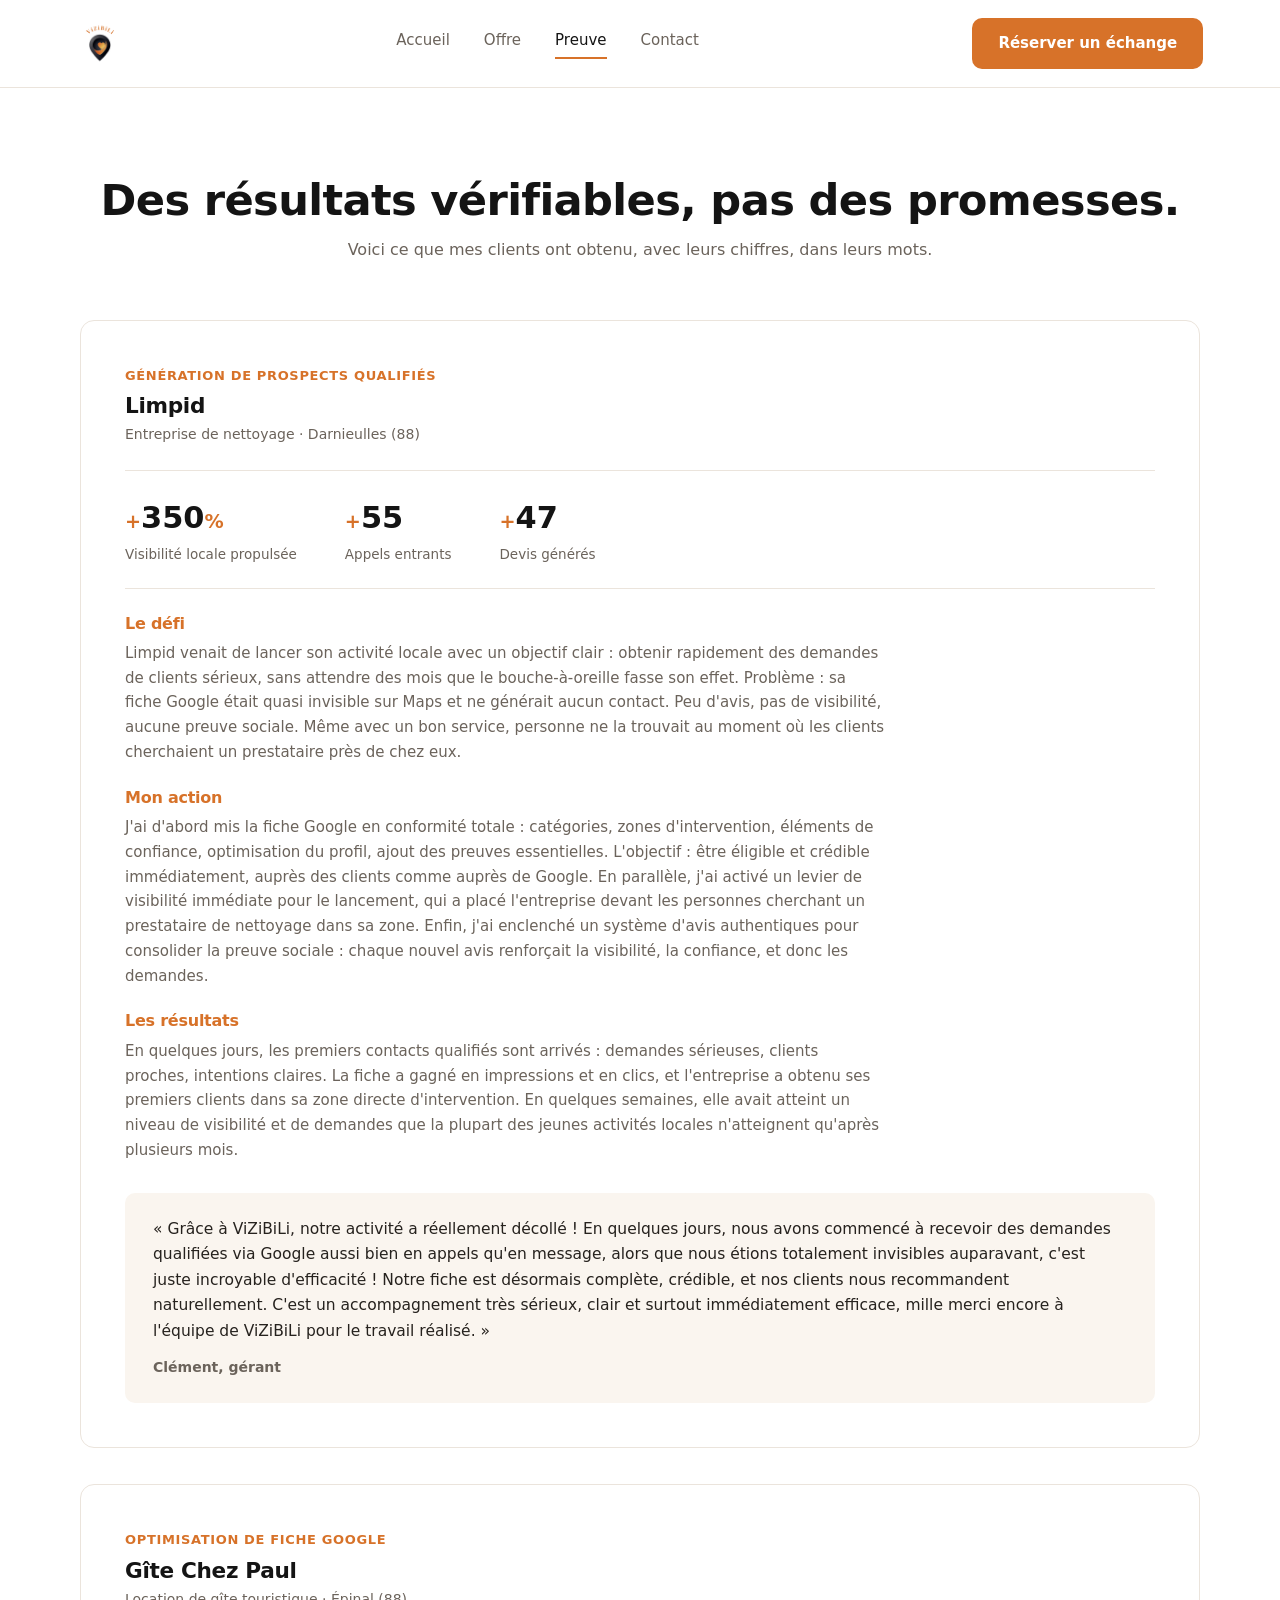
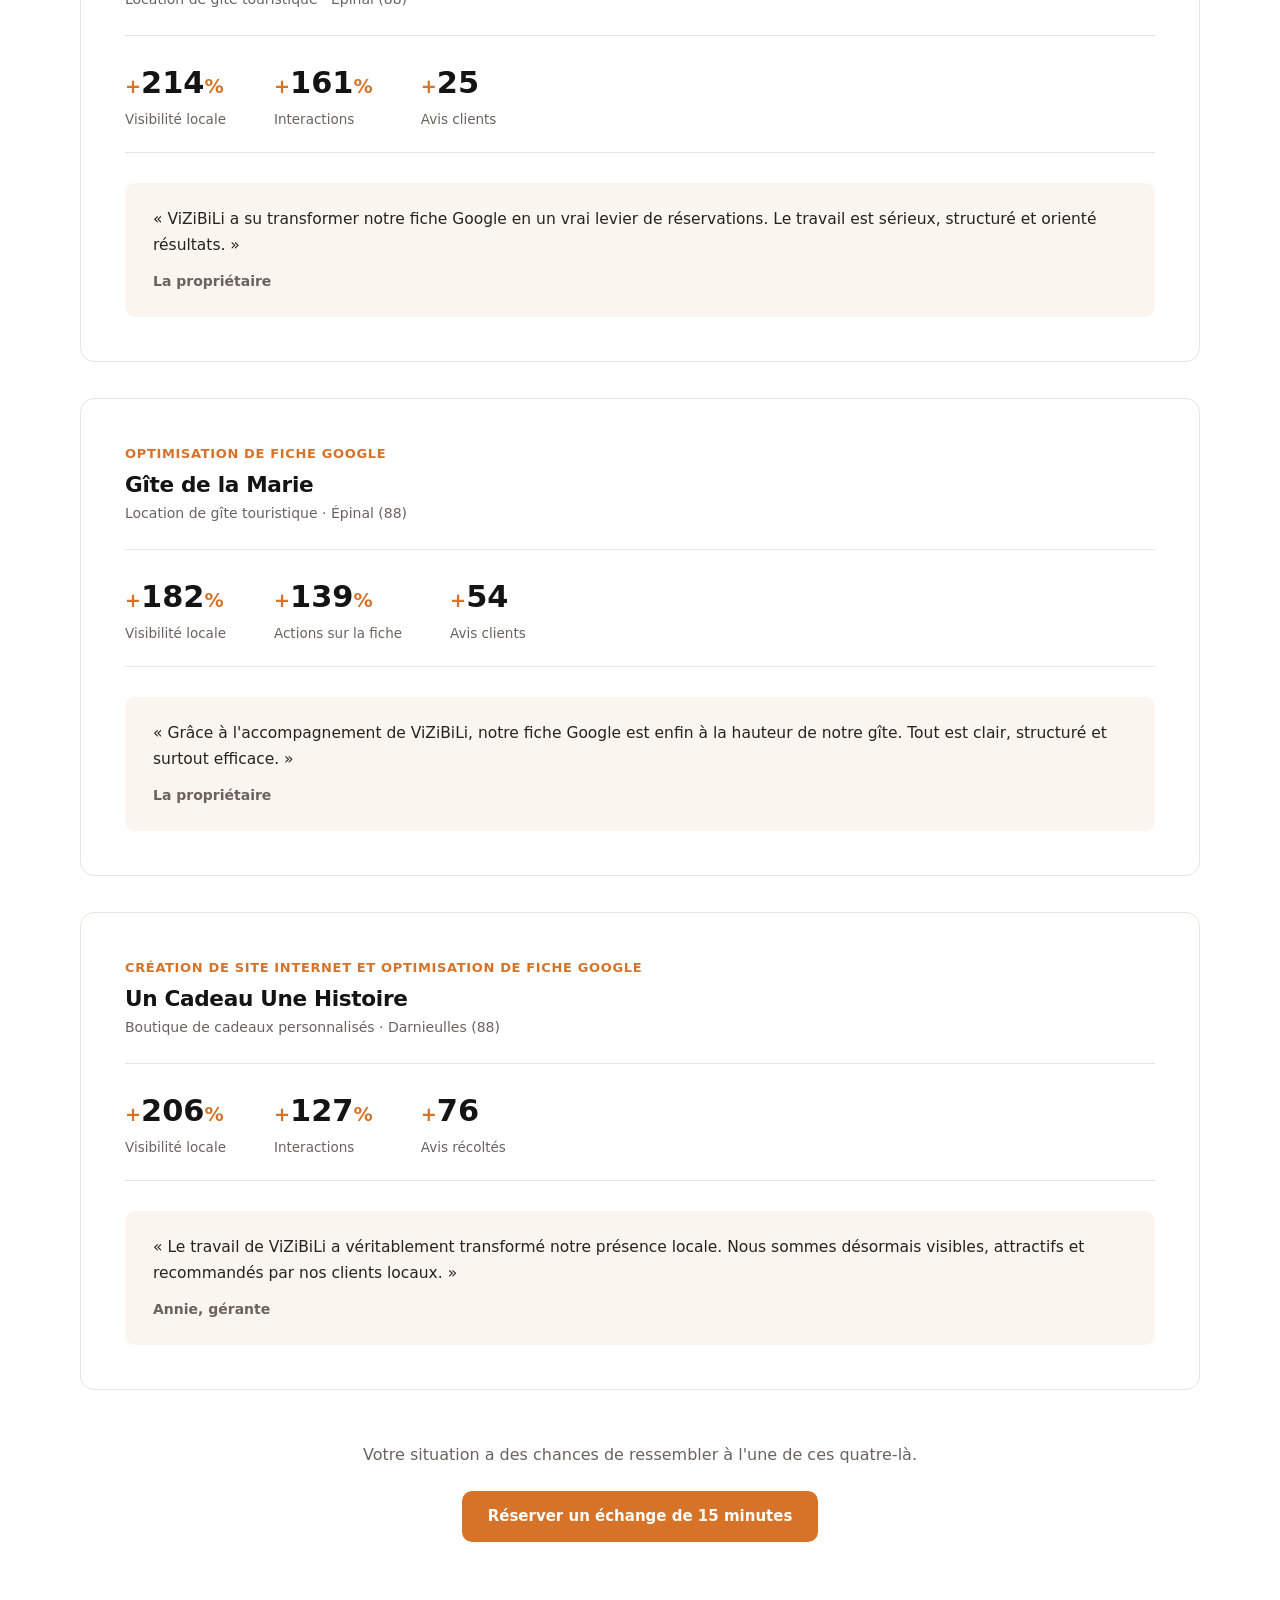
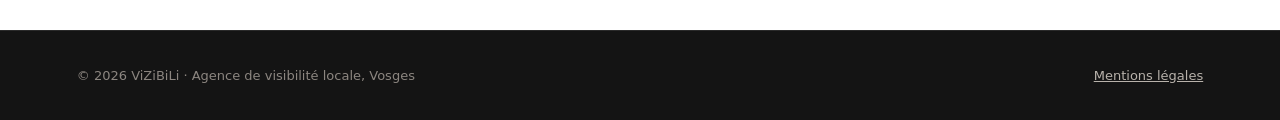
==== cas-clients/index.html @ 4ededbe7 "Add files via upload" ====
<!DOCTYPE html>
<html lang="fr">
<head>
<meta charset="UTF-8">
<meta name="viewport" content="width=device-width, initial-scale=1.0">
<title>Cas clients et résultats vérifiables · ViZiBiLi</title>
<meta name="description" content="Des résultats chiffrés et vérifiables : +350% de visibilité, +55 appels entrants. Les chiffres de mes clients, dans leurs mots.">
<link rel="canonical" href="https://vizibili.fr/cas-clients/">
<link rel="icon" type="image/png" href="/assets/favicon.png">
<link rel="apple-touch-icon" href="/assets/apple-touch-icon.png">
<link rel="stylesheet" href="/assets/styles.css">
<meta property="og:title" content="Cas clients et résultats vérifiables · ViZiBiLi">
<meta property="og:description" content="Des résultats chiffrés et vérifiables : +350% de visibilité, +55 appels entrants. Les chiffres de mes clients, dans leurs mots.">
<meta property="og:url" content="https://vizibili.fr/cas-clients/">
<meta property="og:type" content="website">
<meta property="og:image" content="https://vizibili.fr/assets/logo-vizibili.png">
<script type="application/ld+json">
{
  "@context": "https://schema.org",
  "@type": "ProfessionalService",
  "name": "ViZiBiLi",
  "url": "https://vizibili.fr/",
  "logo": "https://vizibili.fr/assets/logo-vizibili.png",
  "description": "Agence de visibilité locale pour indépendants, artisans et professions libérales.",
  "areaServed": "Vosges, France"
}
</script>
</head>
<body>

  <header class="site-header">
    <a href="/" aria-label="Accueil ViZiBiLi"><img src="/assets/logo-vizibili.png" alt="ViZiBiLi, agence de visibilité locale" width="200" height="200" style="height:46px;width:auto;"></a>
    <nav class="site-nav" aria-label="Navigation principale">
      <a href="/">Accueil</a>
      <a href="/offre/">Offre</a>
      <a href="/cas-clients/" class="actif">Preuve</a>
      <a href="/contact/">Contact</a>
    </nav>
    <a href="https://calendly.com/vizibili/15min" class="btn btn-plein">Réserver un échange</a>
  </header>

  <main>
  <section>
    <div class="contenu">
      <div style="text-align:center; margin-bottom:56px;">
        <h1 style="font-size:clamp(2rem,3.6vw,2.7rem); margin-bottom:12px;">Des résultats vérifiables, pas des promesses.</h1>
        <p style="color:var(--texte-2);">Voici ce que mes clients ont obtenu, avec leurs chiffres, dans leurs mots.</p>
      </div>

      <article class="cas">
        <p class="secteur">Génération de prospects qualifiés</p>
        <h2>Limpid</h2>
        <p class="lieu">Entreprise de nettoyage · Darnieulles (88)</p>
        <div class="chiffres">
          <div><div class="c"><small>+</small>350<small>%</small></div><div class="l">Visibilité locale propulsée</div></div>
          <div><div class="c"><small>+</small>55</div><div class="l">Appels entrants</div></div>
          <div><div class="c"><small>+</small>47</div><div class="l">Devis générés</div></div>
        </div>
        <div class="recit">
          <h3>Le défi</h3>
          <p>Limpid venait de lancer son activité locale avec un objectif clair : obtenir rapidement des demandes de clients sérieux, sans attendre des mois que le bouche-à-oreille fasse son effet. Problème : sa fiche Google était quasi invisible sur Maps et ne générait aucun contact. Peu d'avis, pas de visibilité, aucune preuve sociale. Même avec un bon service, personne ne la trouvait au moment où les clients cherchaient un prestataire près de chez eux.</p>
          <h3>Mon action</h3>
          <p>J'ai d'abord mis la fiche Google en conformité totale : catégories, zones d'intervention, éléments de confiance, optimisation du profil, ajout des preuves essentielles. L'objectif : être éligible et crédible immédiatement, auprès des clients comme auprès de Google. En parallèle, j'ai activé un levier de visibilité immédiate pour le lancement, qui a placé l'entreprise devant les personnes cherchant un prestataire de nettoyage dans sa zone. Enfin, j'ai enclenché un système d'avis authentiques pour consolider la preuve sociale : chaque nouvel avis renforçait la visibilité, la confiance, et donc les demandes.</p>
          <h3>Les résultats</h3>
          <p>En quelques jours, les premiers contacts qualifiés sont arrivés : demandes sérieuses, clients proches, intentions claires. La fiche a gagné en impressions et en clics, et l'entreprise a obtenu ses premiers clients dans sa zone directe d'intervention. En quelques semaines, elle avait atteint un niveau de visibilité et de demandes que la plupart des jeunes activités locales n'atteignent qu'après plusieurs mois.</p>
        </div>
        <blockquote>
          « Grâce à ViZiBiLi, notre activité a réellement décollé ! En quelques jours, nous avons commencé à recevoir des demandes qualifiées via Google aussi bien en appels qu'en message, alors que nous étions totalement invisibles auparavant, c'est juste incroyable d'efficacité ! Notre fiche est désormais complète, crédible, et nos clients nous recommandent naturellement. C'est un accompagnement très sérieux, clair et surtout immédiatement efficace, mille merci encore à l'équipe de ViZiBiLi pour le travail réalisé. »
          <footer>Clément, gérant</footer>
        </blockquote>
      </article>

      <article class="cas">
        <p class="secteur">Optimisation de fiche Google</p>
        <h2>Gîte Chez Paul</h2>
        <p class="lieu">Location de gîte touristique · Épinal (88)</p>
        <div class="chiffres">
          <div><div class="c"><small>+</small>214<small>%</small></div><div class="l">Visibilité locale</div></div>
          <div><div class="c"><small>+</small>161<small>%</small></div><div class="l">Interactions</div></div>
          <div><div class="c"><small>+</small>25</div><div class="l">Avis clients</div></div>
        </div>
        <blockquote>
          « ViZiBiLi a su transformer notre fiche Google en un vrai levier de réservations. Le travail est sérieux, structuré et orienté résultats. »
          <footer>La propriétaire</footer>
        </blockquote>
      </article>

      <article class="cas">
        <p class="secteur">Optimisation de fiche Google</p>
        <h2>Gîte de la Marie</h2>
        <p class="lieu">Location de gîte touristique · Épinal (88)</p>
        <div class="chiffres">
          <div><div class="c"><small>+</small>182<small>%</small></div><div class="l">Visibilité locale</div></div>
          <div><div class="c"><small>+</small>139<small>%</small></div><div class="l">Actions sur la fiche</div></div>
          <div><div class="c"><small>+</small>54</div><div class="l">Avis clients</div></div>
        </div>
        <blockquote>
          « Grâce à l'accompagnement de ViZiBiLi, notre fiche Google est enfin à la hauteur de notre gîte. Tout est clair, structuré et surtout efficace. »
          <footer>La propriétaire</footer>
        </blockquote>
      </article>

      <article class="cas">
        <p class="secteur">Création de site internet et optimisation de fiche Google</p>
        <h2>Un Cadeau Une Histoire</h2>
        <p class="lieu">Boutique de cadeaux personnalisés · Darnieulles (88)</p>
        <div class="chiffres">
          <div><div class="c"><small>+</small>206<small>%</small></div><div class="l">Visibilité locale</div></div>
          <div><div class="c"><small>+</small>127<small>%</small></div><div class="l">Interactions</div></div>
          <div><div class="c"><small>+</small>76</div><div class="l">Avis récoltés</div></div>
        </div>
        <blockquote>
          « Le travail de ViZiBiLi a véritablement transformé notre présence locale. Nous sommes désormais visibles, attractifs et recommandés par nos clients locaux. »
          <footer>Annie, gérante</footer>
        </blockquote>
      </article>

      <div style="text-align:center; margin-top:52px;">
        <p style="color:var(--texte-2); margin-bottom:22px;">Votre situation a des chances de ressembler à l'une de ces quatre-là.</p>
        <a href="https://calendly.com/vizibili/15min" class="btn btn-plein">Réserver un échange de 15 minutes</a>
      </div>
    </div>
  </section>
  </main>

  <footer>
    <div>© 2026 ViZiBiLi · Agence de visibilité locale, Vosges</div>
    <div><a href="/mentions-legales/">Mentions légales</a></div>
  </footer>

</body>
</html>
---- assets/styles.css ----
/* ============================================================
   VIZIBILI.FR — Feuille de style de production
   Dérivée de VIZIBILI-SITE_MAQUETTE_v2 (fait foi pour le rendu)
   ============================================================ */

/* Polices : à héberger localement avant bascule (voir README).
   Tant que les fichiers woff2 ne sont pas déposés dans /fonts/,
   la pile de secours système prend le relais proprement. */
@font-face {
  font-family: 'Archivo';
  src: url('/fonts/archivo-700.woff2') format('woff2');
  font-weight: 700; font-style: normal; font-display: swap;
}
@font-face {
  font-family: 'Archivo';
  src: url('/fonts/archivo-800.woff2') format('woff2');
  font-weight: 800; font-style: normal; font-display: swap;
}
@font-face {
  font-family: 'Inter';
  src: url('/fonts/inter-400.woff2') format('woff2');
  font-weight: 400; font-style: normal; font-display: swap;
}
@font-face {
  font-family: 'Inter';
  src: url('/fonts/inter-600.woff2') format('woff2');
  font-weight: 600; font-style: normal; font-display: swap;
}

:root {
  --orange: #D77229;
  --orange-vif: #FF9A4D;
  --encre: #141414;
  --texte: #26221E;
  --texte-2: #6B635B;
  --papier: #FFFFFF;
  --papier-chaud: #FAF5EF;
  --trait: #EBE4DC;
  --rayon: 10px;
}

* { margin: 0; padding: 0; box-sizing: border-box; }
html { scroll-behavior: smooth; }
@media (prefers-reduced-motion: reduce) {
  html { scroll-behavior: auto; }
  * { transition: none !important; }
}

body {
  font-family: 'Inter', system-ui, -apple-system, 'Segoe UI', sans-serif;
  color: var(--texte);
  background: var(--papier);
  line-height: 1.65;
  font-size: 16px;
}

h1, h2, h3, h4 {
  font-family: 'Archivo', system-ui, -apple-system, 'Segoe UI', sans-serif;
  color: var(--encre);
  line-height: 1.15;
  letter-spacing: -0.015em;
}

a { color: inherit; }
a:focus-visible, button:focus-visible { outline: 3px solid var(--orange); outline-offset: 2px; }

/* ===== EN-TÊTE ===== */
.site-header {
  display: flex; align-items: center; justify-content: space-between; gap: 20px;
  padding: 18px 6vw;
  border-bottom: 1px solid var(--trait);
  background: var(--papier);
}
.site-header img { height: 46px; width: auto; display: block; }
.site-nav { display: flex; gap: 34px; font-size: 15px; font-weight: 500; }
.site-nav a { text-decoration: none; color: var(--texte-2); padding-bottom: 4px; }
.site-nav a.actif { color: var(--encre); border-bottom: 2px solid var(--orange); }
.site-nav a:hover { color: var(--encre); }

.btn {
  display: inline-block;
  font-family: 'Inter', system-ui, sans-serif; font-weight: 600; font-size: 15px;
  padding: 13px 26px; border-radius: var(--rayon);
  text-decoration: none;
  transition: background 0.15s ease, border-color 0.15s ease;
}
.btn-plein { background: var(--orange); color: #fff; }
.btn-plein:hover { background: #C2651F; }
.btn-ligne { border: 1.5px solid var(--trait); color: var(--encre); }
.btn-ligne:hover { border-color: var(--encre); }

section { padding: 88px 6vw; }
.contenu { max-width: 1120px; margin: 0 auto; }

/* Repère : motif signature (point de localisation) */
.repere {
  display: inline-flex; align-items: center; gap: 8px;
  font-size: 13px; font-weight: 600; letter-spacing: 0.06em; text-transform: uppercase;
  color: var(--orange); margin-bottom: 18px;
}
.repere::before {
  content: ""; width: 10px; height: 10px; border-radius: 50% 50% 50% 0;
  background: var(--orange); transform: rotate(-45deg); display: inline-block;
}

/* ===== HÉROS ===== */
.heros { display: grid; grid-template-columns: 1.05fr 0.95fr; gap: 60px; align-items: center; }
.heros h1 { font-size: clamp(2.2rem, 4.4vw, 3.4rem); font-weight: 800; margin-bottom: 22px; }
.heros h1 em { font-style: normal; color: var(--orange); }
.heros .sous-titre { font-size: 1.13rem; color: var(--texte-2); max-width: 480px; margin-bottom: 34px; }
.heros .actions { display: flex; gap: 14px; flex-wrap: wrap; }

/* Carte de recherche locale (élément signature) */
.carte-recherche {
  background: var(--papier);
  border: 1px solid var(--trait);
  border-radius: 14px;
  box-shadow: 0 24px 60px rgba(20, 20, 20, 0.07);
  padding: 22px;
  max-width: 440px;
  margin-left: auto;
}
.carte-recherche .barre {
  display: flex; align-items: center; gap: 10px;
  border: 1px solid var(--trait); border-radius: 999px;
  padding: 10px 18px; font-size: 14px; color: var(--texte-2);
  margin-bottom: 18px;
}
.carte-recherche .barre::before { content: "⌕"; font-size: 18px; color: var(--texte-2); }
.resultat { display: flex; align-items: flex-start; gap: 12px; padding: 14px 12px; border-radius: var(--rayon); }
.resultat + .resultat { border-top: 1px solid var(--trait); }
.resultat .pin { flex: none; width: 14px; height: 14px; border-radius: 50% 50% 50% 0; transform: rotate(-45deg); background: #D8D2CA; margin-top: 4px; }
.resultat.premier { background: #FDF3EA; }
.resultat.premier .pin { background: var(--orange); }
.resultat .nom { font-weight: 600; font-size: 15px; color: var(--encre); }
.resultat.premier .nom { color: var(--orange); }
.resultat .nom-attenue { font-weight: 600; font-size: 15px; color: var(--texte-2); }
.resultat .detail { font-size: 13px; color: var(--texte-2); }
.resultat .etoiles { color: var(--orange); font-size: 12px; letter-spacing: 2px; }
.carte-recherche .legende { text-align: center; font-size: 12.5px; color: var(--texte-2); margin-top: 14px; }

/* ===== SECTIONS ===== */
.titre-section { margin-bottom: 44px; max-width: 620px; }
.titre-section h2 { font-size: clamp(1.6rem, 2.8vw, 2.1rem); font-weight: 700; margin-bottom: 10px; }
.titre-section p { color: var(--texte-2); font-size: 1.05rem; }

.fond-chaud { background: var(--papier-chaud); }

.grille-4 { display: grid; grid-template-columns: repeat(4, 1fr); gap: 20px; }
.carte-probleme {
  background: var(--papier); border: 1px solid var(--trait); border-radius: var(--rayon);
  padding: 26px 22px; font-size: 15px;
}
.carte-probleme strong { display: block; font-family: 'Archivo', system-ui, sans-serif; font-size: 1rem; color: var(--encre); margin-bottom: 8px; }
.carte-probleme span { color: var(--texte-2); font-size: 14px; }

.grille-3 { display: grid; grid-template-columns: repeat(3, 1fr); gap: 28px; }
.pilier { border-top: 3px solid var(--orange); padding-top: 20px; }
.pilier h3 { font-size: 1.12rem; margin-bottom: 10px; }
.pilier p { color: var(--texte-2); font-size: 15px; }

.engagement {
  margin-top: 54px; padding: 30px 34px;
  border-left: 3px solid var(--orange);
  background: var(--papier-chaud);
  border-radius: 0 var(--rayon) var(--rayon) 0;
  font-size: 1.06rem; max-width: 720px;
}
.engagement strong { color: var(--encre); }

.stats-bande { display: flex; gap: 64px; flex-wrap: wrap; margin: 40px 0; }
.stats-bande .stat .chiffre {
  font-family: 'Archivo', system-ui, sans-serif; font-weight: 800; font-size: 2.6rem; color: var(--encre);
  font-variant-numeric: tabular-nums;
}
.stats-bande .stat .chiffre small { color: var(--orange); font-size: 1.6rem; }
.stats-bande .stat .label { font-size: 14px; color: var(--texte-2); }

.bande-finale { background: var(--encre); color: #fff; text-align: center; padding: 80px 6vw; }
.bande-finale h2 { color: #fff; font-size: clamp(1.5rem, 2.6vw, 2rem); margin-bottom: 14px; }
.bande-finale p { color: #B8B2AB; max-width: 520px; margin: 0 auto 30px; }

footer {
  background: var(--encre); color: #8C8680; padding: 34px 6vw; font-size: 13px;
  border-top: 1px solid #2A2A2A; display: flex; justify-content: space-between; flex-wrap: wrap; gap: 10px;
}
footer a { color: #B8B2AB; }

/* ===== OFFRE ===== */
.offre-carte {
  border: 1px solid var(--trait); border-radius: 14px; padding: 46px;
  max-width: 720px; margin: 0 auto;
  box-shadow: 0 18px 50px rgba(20,20,20,0.05);
  text-align: left;
}
.offre-carte .repere { margin-bottom: 10px; }
.offre-carte h2 { font-size: 1.5rem; margin-bottom: 26px; }
.inclusion { display: flex; gap: 16px; padding: 18px 0; }
.inclusion + .inclusion { border-top: 1px solid var(--trait); }
.inclusion .pin-inclus { flex: none; width: 12px; height: 12px; border-radius: 50% 50% 50% 0; transform: rotate(-45deg); background: var(--orange); margin-top: 7px; }
.inclusion strong { display: block; font-family: 'Archivo', system-ui, sans-serif; color: var(--encre); margin-bottom: 4px; }
.inclusion p { color: var(--texte-2); font-size: 15px; }

.pas-fait {
  max-width: 720px; margin: 40px auto 0;
  padding: 26px 30px; border: 1px dashed var(--trait); border-radius: var(--rayon);
  text-align: left;
}
.pas-fait h3 { font-size: 1.02rem; margin-bottom: 8px; }
.pas-fait p { color: var(--texte-2); font-size: 15px; }

.conditions { display: flex; gap: 40px; justify-content: center; flex-wrap: wrap; margin-top: 48px; }
.conditions div { font-size: 15px; color: var(--texte-2); display: flex; align-items: center; gap: 8px; }
.conditions div::before { content: ""; width: 9px; height: 9px; border-radius: 50% 50% 50% 0; background: var(--orange); transform: rotate(-45deg); }

/* ===== PREUVE ===== */
.cas { border: 1px solid var(--trait); border-radius: 14px; padding: 44px; margin-bottom: 36px; background: var(--papier); }
.cas .secteur { font-size: 13px; font-weight: 600; letter-spacing: 0.05em; text-transform: uppercase; color: var(--orange); margin-bottom: 8px; }
.cas h2 { font-size: 1.35rem; margin-bottom: 4px; }
.cas .lieu { color: var(--texte-2); font-size: 14px; margin-bottom: 24px; }
.cas .chiffres { display: flex; gap: 48px; flex-wrap: wrap; padding: 22px 0; border-top: 1px solid var(--trait); border-bottom: 1px solid var(--trait); margin-bottom: 26px; }
.cas .chiffres .c { font-family: 'Archivo', system-ui, sans-serif; font-weight: 800; font-size: 1.9rem; color: var(--encre); font-variant-numeric: tabular-nums; }
.cas .chiffres .c small { color: var(--orange); font-size: 1.2rem; }
.cas .chiffres .l { font-size: 13.5px; color: var(--texte-2); }
.cas h3 { font-size: 1rem; color: var(--orange); margin: 24px 0 8px; }
.cas .recit p { color: var(--texte-2); font-size: 15px; max-width: 760px; }
.cas blockquote { margin-top: 30px; padding: 24px 28px; background: var(--papier-chaud); border-radius: var(--rayon); font-size: 15.5px; color: var(--texte); }
.cas blockquote footer { background: none; border: none; padding: 12px 0 0; color: var(--texte-2); font-weight: 600; font-size: 14px; display: block; }

/* ===== CONTACT ===== */
.contact-bloc { text-align: center; max-width: 560px; margin: 40px auto; }
.contact-bloc h1 { font-size: clamp(2rem, 3.6vw, 2.6rem); margin-bottom: 18px; }
.contact-bloc p { color: var(--texte-2); font-size: 1.1rem; margin-bottom: 34px; }

/* ===== PAGES SIMPLES (mentions légales) ===== */
.page-simple { max-width: 720px; margin: 0 auto; }
.page-simple h1 { font-size: 2rem; margin-bottom: 28px; }
.page-simple h2 { font-size: 1.2rem; margin: 28px 0 10px; }
.page-simple p { color: var(--texte-2); margin-bottom: 12px; }

@media (max-width: 980px) {
  .heros { grid-template-columns: 1fr; }
  .carte-recherche { margin: 0 auto; }
  .grille-4 { grid-template-columns: repeat(2, 1fr); }
  .grille-3 { grid-template-columns: 1fr; }
}
@media (max-width: 640px) {
  section { padding: 60px 24px; }
  .grille-4 { grid-template-columns: 1fr; }
  .site-nav { display: none; }
  .cas { padding: 28px 22px; }
  .stats-bande { gap: 32px; }
}
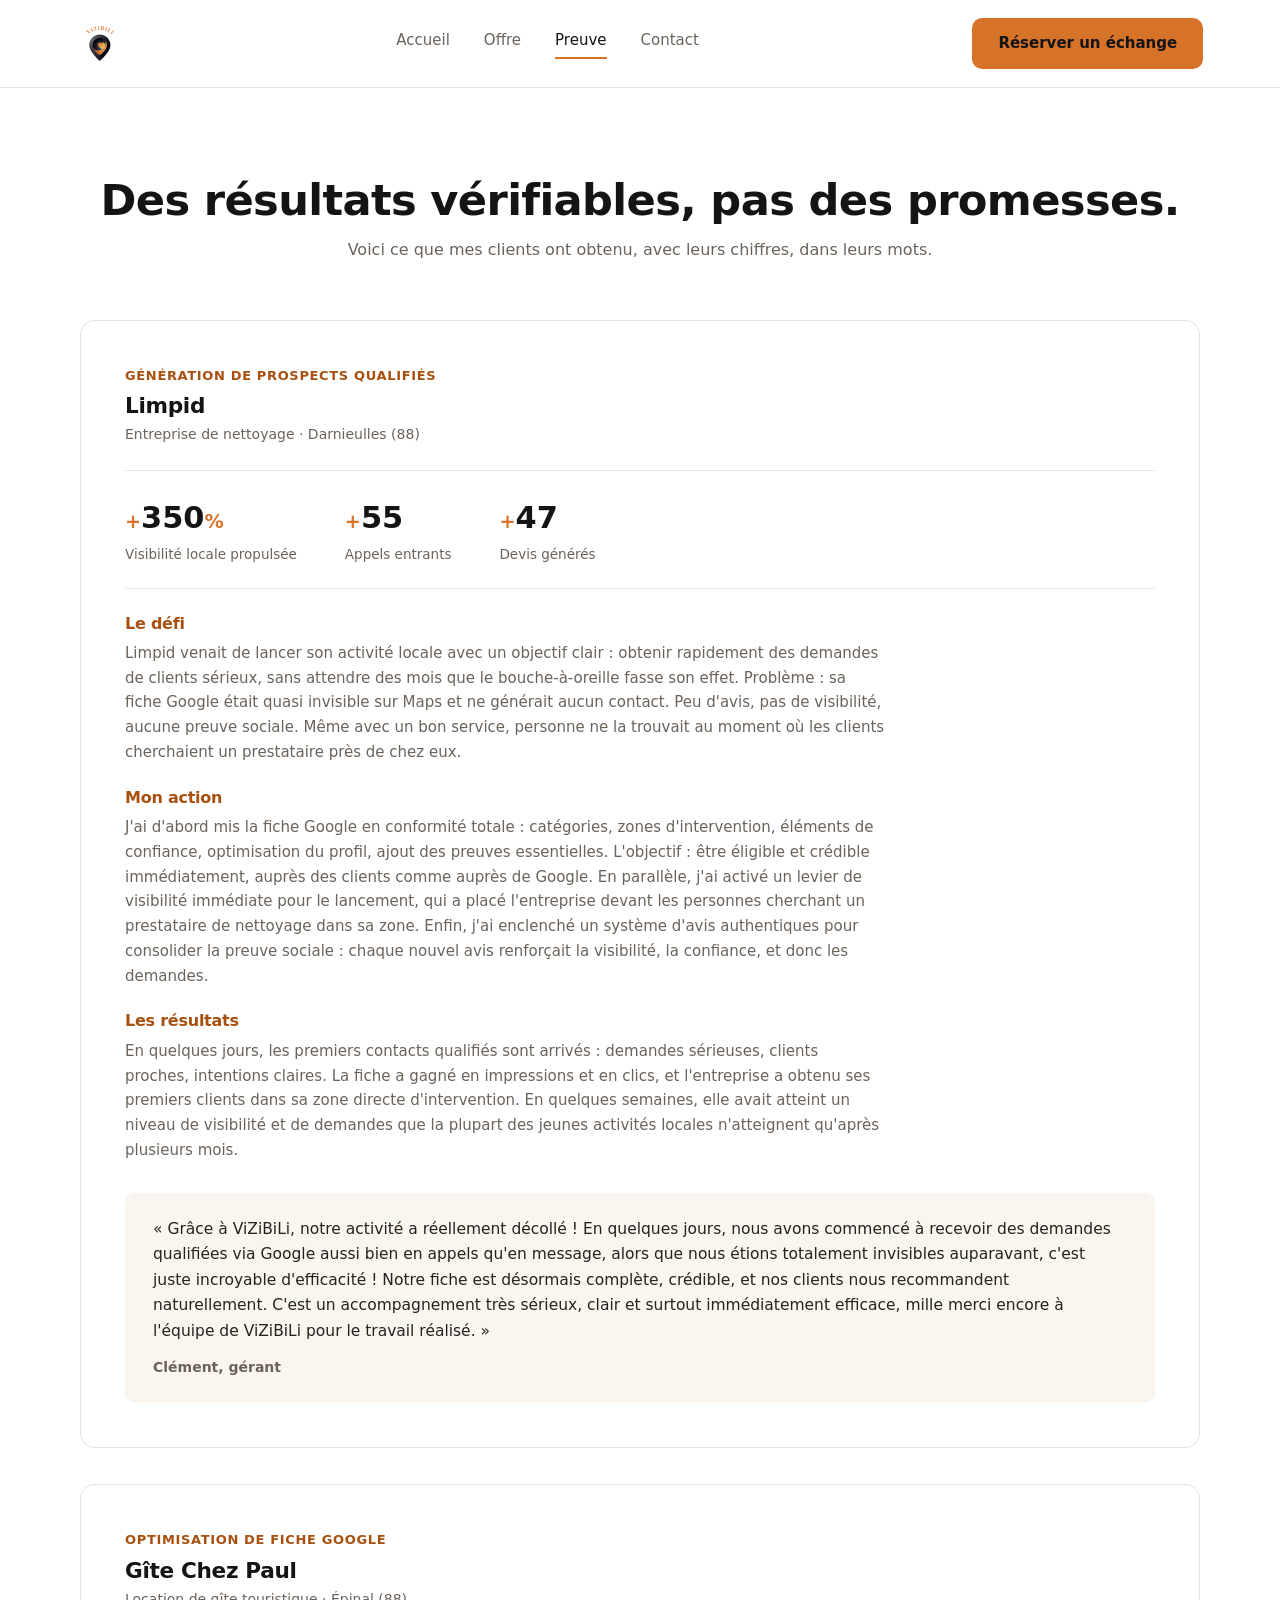
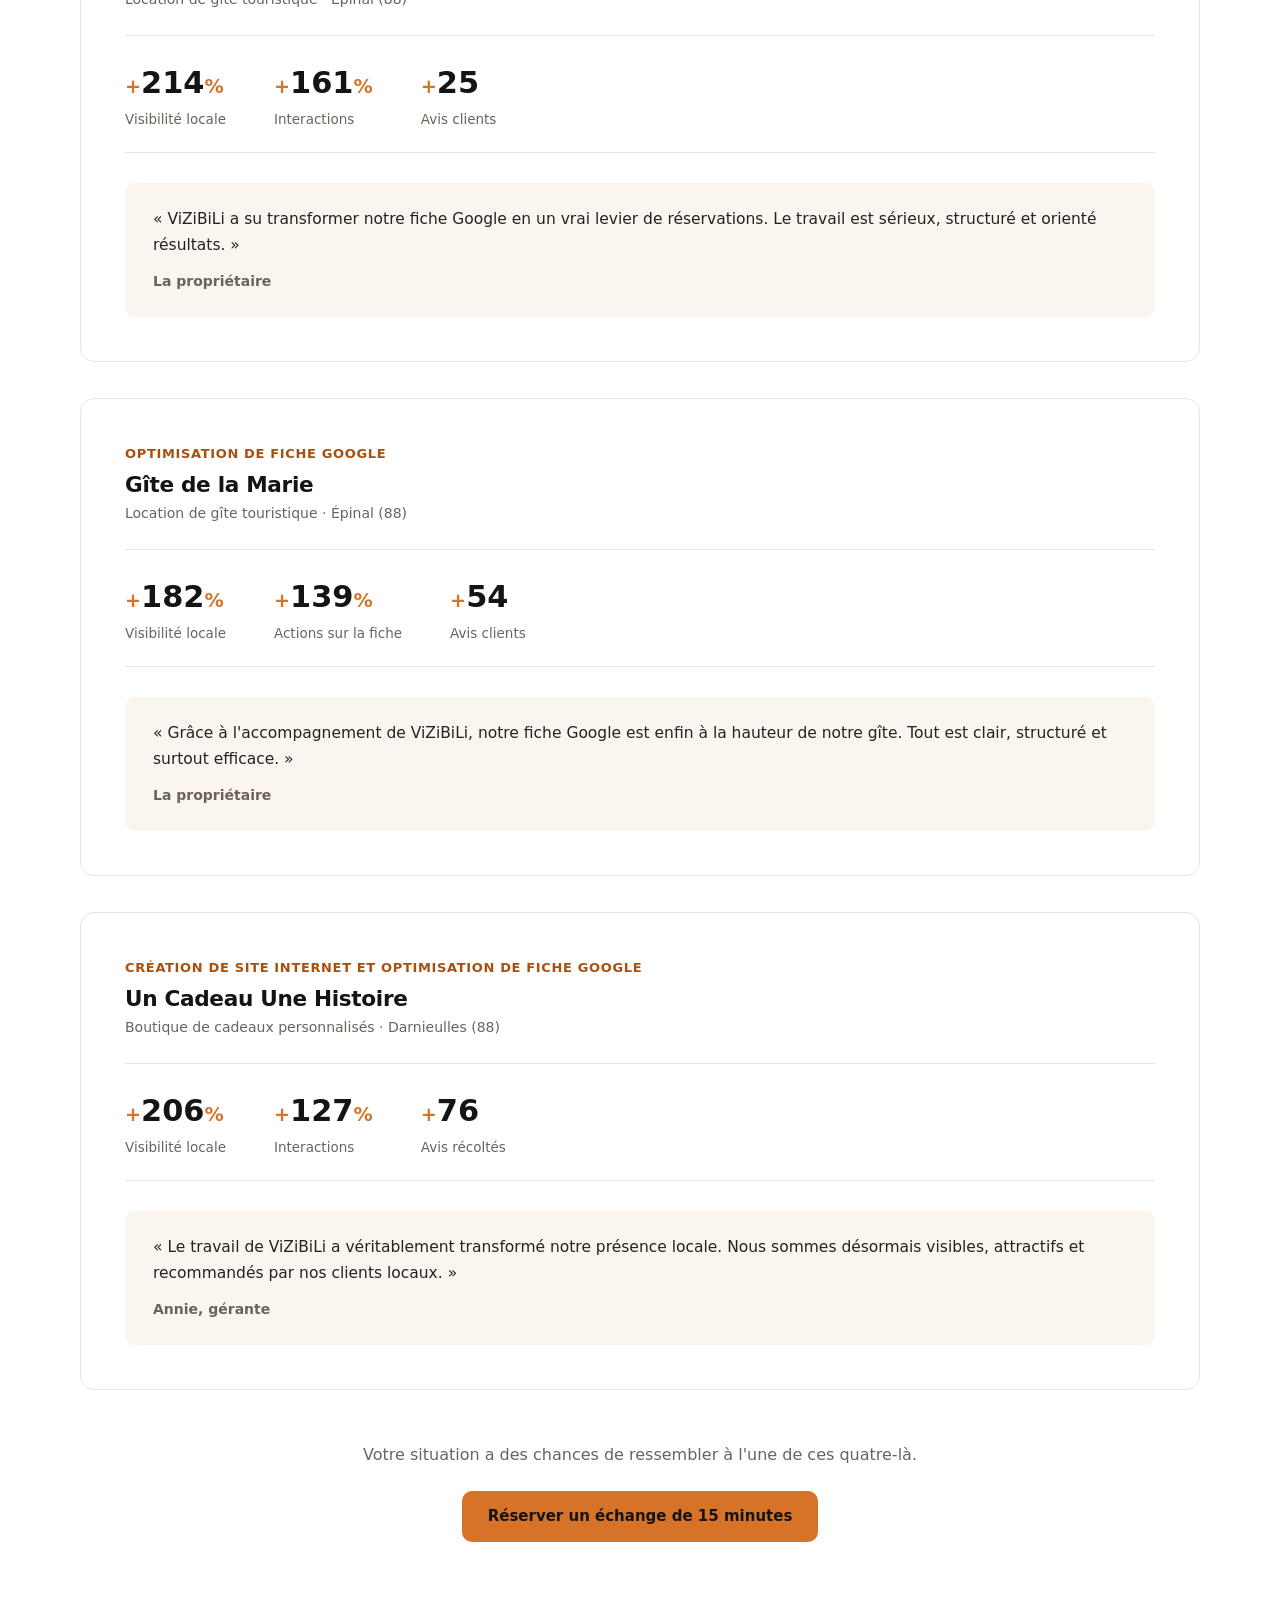
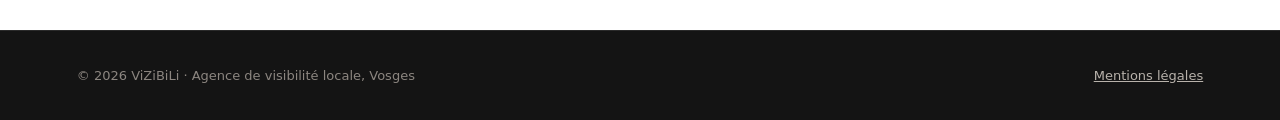
==== commit 65397bb8: "Add files via upload" ====
--- a/cas-clients/index.html
+++ b/cas-clients/index.html
@@ -29,7 +29,7 @@
 <body>
 
   <header class="site-header">
-    <a href="/" aria-label="Accueil ViZiBiLi"><img src="/assets/logo-vizibili.png" alt="ViZiBiLi, agence de visibilité locale" width="200" height="200" style="height:46px;width:auto;"></a>
+    <a href="/" aria-label="Accueil ViZiBiLi"><img src="/assets/logo-vizibili.png" alt="ViZiBiLi, agence de visibilité locale" width="92" height="92" style="height:46px;width:auto;"></a>
     <nav class="site-nav" aria-label="Navigation principale">
       <a href="/">Accueil</a>
       <a href="/offre/">Offre</a>
--- a/assets/styles.css
+++ b/assets/styles.css
@@ -30,6 +30,7 @@
 :root {
   --orange: #D77229;
   --orange-vif: #FF9A4D;
+  --orange-texte: #A8500F; /* déclinaison accessible de l'orange pour le petit texte (contraste ≥ 4,5:1 sur fonds clairs) */
   --encre: #141414;
   --texte: #26221E;
   --texte-2: #6B635B;
@@ -84,8 +85,8 @@
   text-decoration: none;
   transition: background 0.15s ease, border-color 0.15s ease;
 }
-.btn-plein { background: var(--orange); color: #fff; }
-.btn-plein:hover { background: #C2651F; }
+.btn-plein { background: var(--orange); color: var(--encre); }
+.btn-plein:hover { background: var(--orange-vif); }
 .btn-ligne { border: 1.5px solid var(--trait); color: var(--encre); }
 .btn-ligne:hover { border-color: var(--encre); }
 
@@ -96,7 +97,7 @@
 .repere {
   display: inline-flex; align-items: center; gap: 8px;
   font-size: 13px; font-weight: 600; letter-spacing: 0.06em; text-transform: uppercase;
-  color: var(--orange); margin-bottom: 18px;
+  color: var(--orange-texte); margin-bottom: 18px;
 }
 .repere::before {
   content: ""; width: 10px; height: 10px; border-radius: 50% 50% 50% 0;
@@ -133,10 +134,10 @@
 .resultat.premier { background: #FDF3EA; }
 .resultat.premier .pin { background: var(--orange); }
 .resultat .nom { font-weight: 600; font-size: 15px; color: var(--encre); }
-.resultat.premier .nom { color: var(--orange); }
+.resultat.premier .nom { color: var(--orange-texte); }
 .resultat .nom-attenue { font-weight: 600; font-size: 15px; color: var(--texte-2); }
 .resultat .detail { font-size: 13px; color: var(--texte-2); }
-.resultat .etoiles { color: var(--orange); font-size: 12px; letter-spacing: 2px; }
+.resultat .etoiles { color: var(--orange-texte); font-size: 12px; letter-spacing: 2px; }
 .carte-recherche .legende { text-align: center; font-size: 12.5px; color: var(--texte-2); margin-top: 14px; }
 
 /* ===== SECTIONS ===== */
@@ -215,14 +216,14 @@
 
 /* ===== PREUVE ===== */
 .cas { border: 1px solid var(--trait); border-radius: 14px; padding: 44px; margin-bottom: 36px; background: var(--papier); }
-.cas .secteur { font-size: 13px; font-weight: 600; letter-spacing: 0.05em; text-transform: uppercase; color: var(--orange); margin-bottom: 8px; }
+.cas .secteur { font-size: 13px; font-weight: 600; letter-spacing: 0.05em; text-transform: uppercase; color: var(--orange-texte); margin-bottom: 8px; }
 .cas h2 { font-size: 1.35rem; margin-bottom: 4px; }
 .cas .lieu { color: var(--texte-2); font-size: 14px; margin-bottom: 24px; }
 .cas .chiffres { display: flex; gap: 48px; flex-wrap: wrap; padding: 22px 0; border-top: 1px solid var(--trait); border-bottom: 1px solid var(--trait); margin-bottom: 26px; }
 .cas .chiffres .c { font-family: 'Archivo', system-ui, sans-serif; font-weight: 800; font-size: 1.9rem; color: var(--encre); font-variant-numeric: tabular-nums; }
 .cas .chiffres .c small { color: var(--orange); font-size: 1.2rem; }
 .cas .chiffres .l { font-size: 13.5px; color: var(--texte-2); }
-.cas h3 { font-size: 1rem; color: var(--orange); margin: 24px 0 8px; }
+.cas h3 { font-size: 1rem; color: var(--orange-texte); margin: 24px 0 8px; }
 .cas .recit p { color: var(--texte-2); font-size: 15px; max-width: 760px; }
 .cas blockquote { margin-top: 30px; padding: 24px 28px; background: var(--papier-chaud); border-radius: var(--rayon); font-size: 15.5px; color: var(--texte); }
 .cas blockquote footer { background: none; border: none; padding: 12px 0 0; color: var(--texte-2); font-weight: 600; font-size: 14px; display: block; }
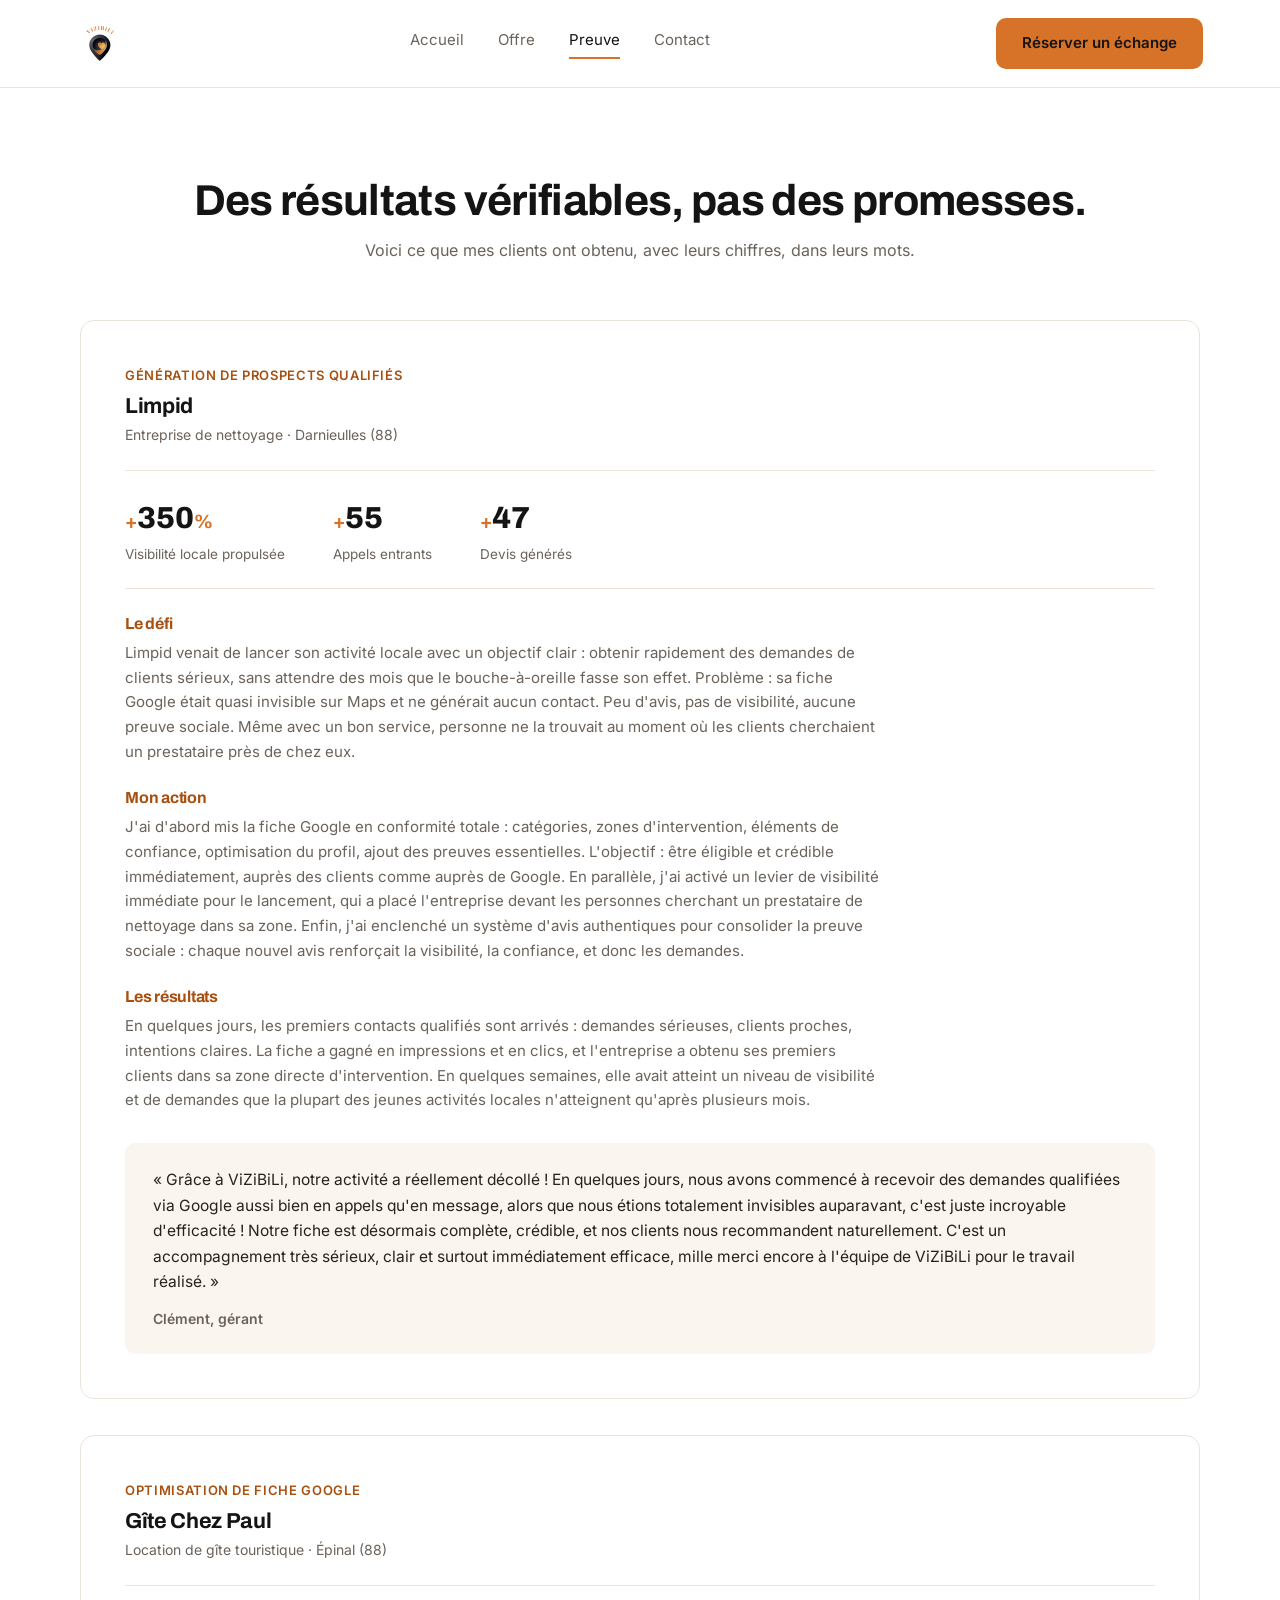
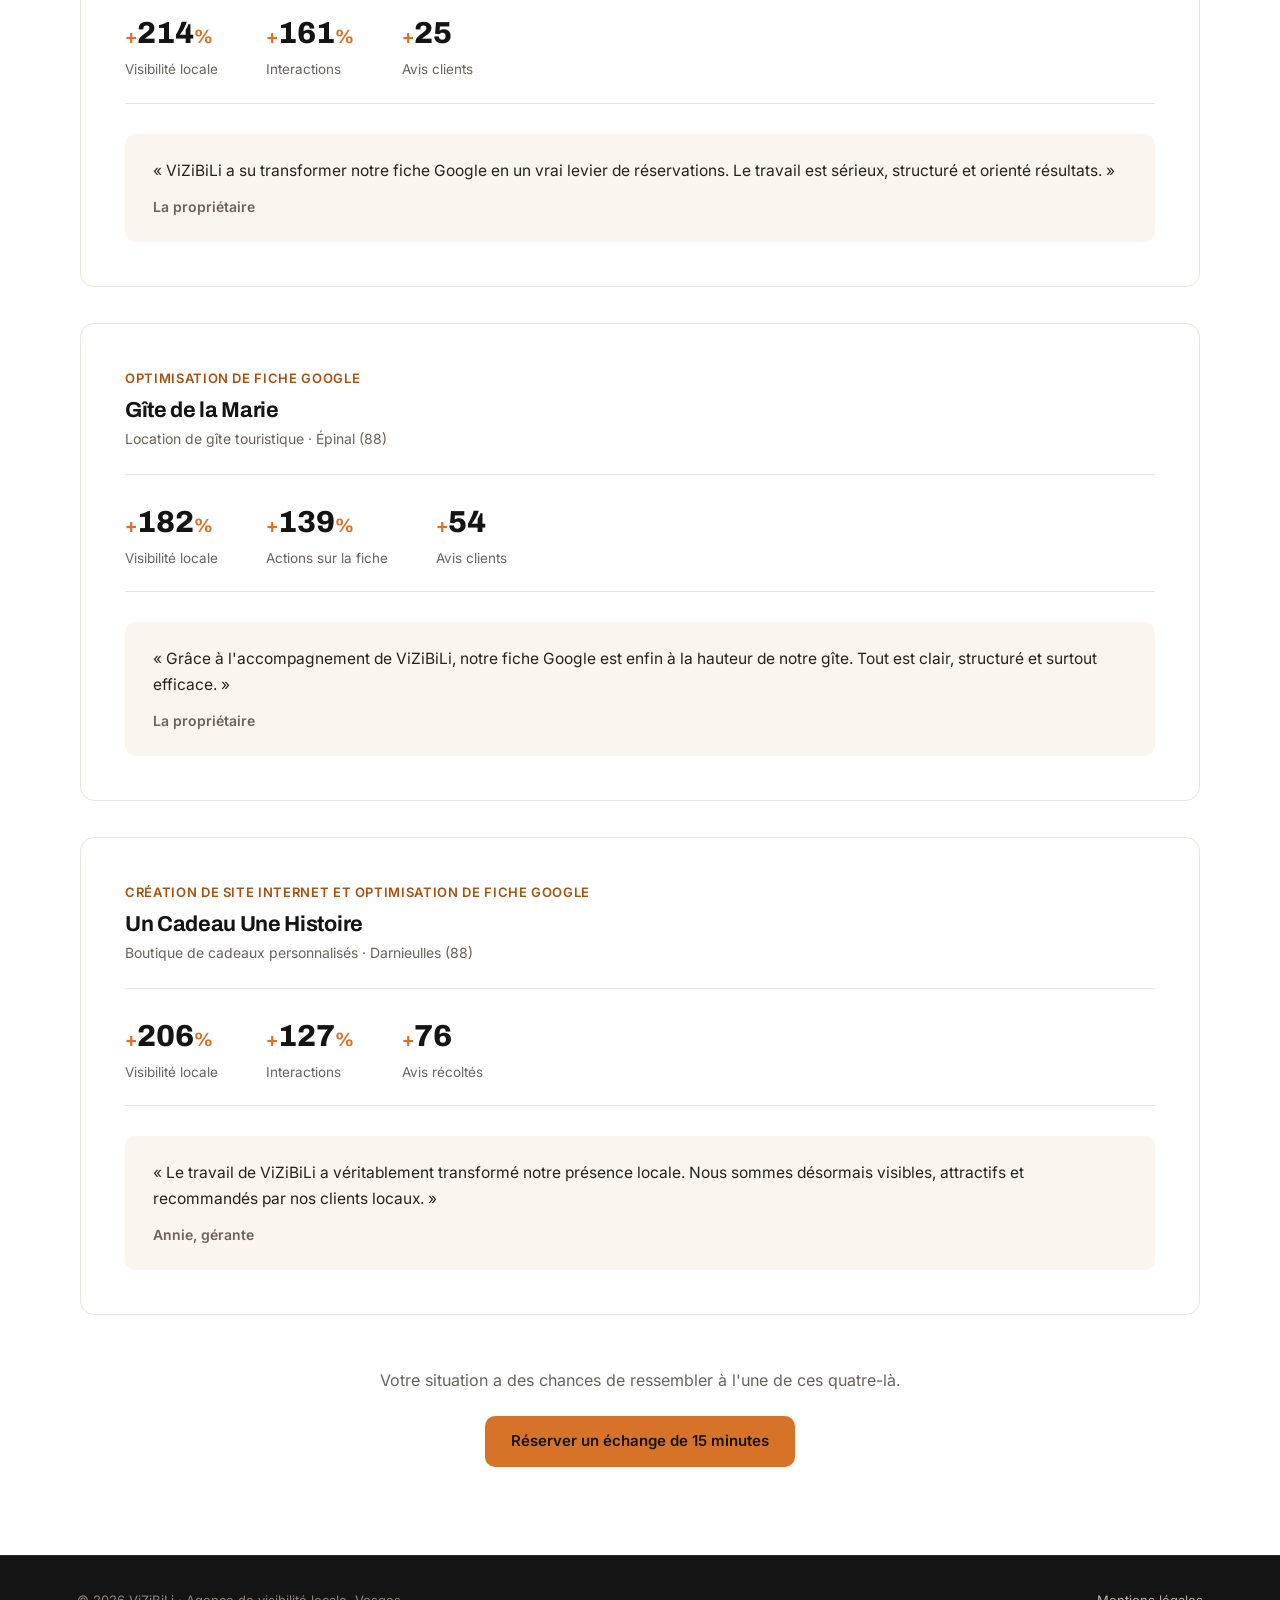
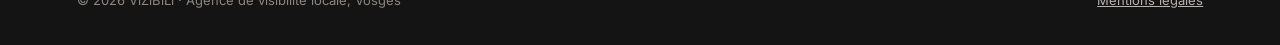
==== commit dddd3bcc: "Add files via upload" ====
--- a/cas-clients/index.html
+++ b/cas-clients/index.html
@@ -8,6 +8,8 @@
 <link rel="canonical" href="https://vizibili.fr/cas-clients/">
 <link rel="icon" type="image/png" href="/assets/favicon.png">
 <link rel="apple-touch-icon" href="/assets/apple-touch-icon.png">
+<link rel="preload" href="/fonts/archivo-800.woff2" as="font" type="font/woff2" crossorigin>
+<link rel="preload" href="/fonts/inter-400.woff2" as="font" type="font/woff2" crossorigin>
 <link rel="stylesheet" href="/assets/styles.css">
 <meta property="og:title" content="Cas clients et résultats vérifiables · ViZiBiLi">
 <meta property="og:description" content="Des résultats chiffrés et vérifiables : +350% de visibilité, +55 appels entrants. Les chiffres de mes clients, dans leurs mots.">
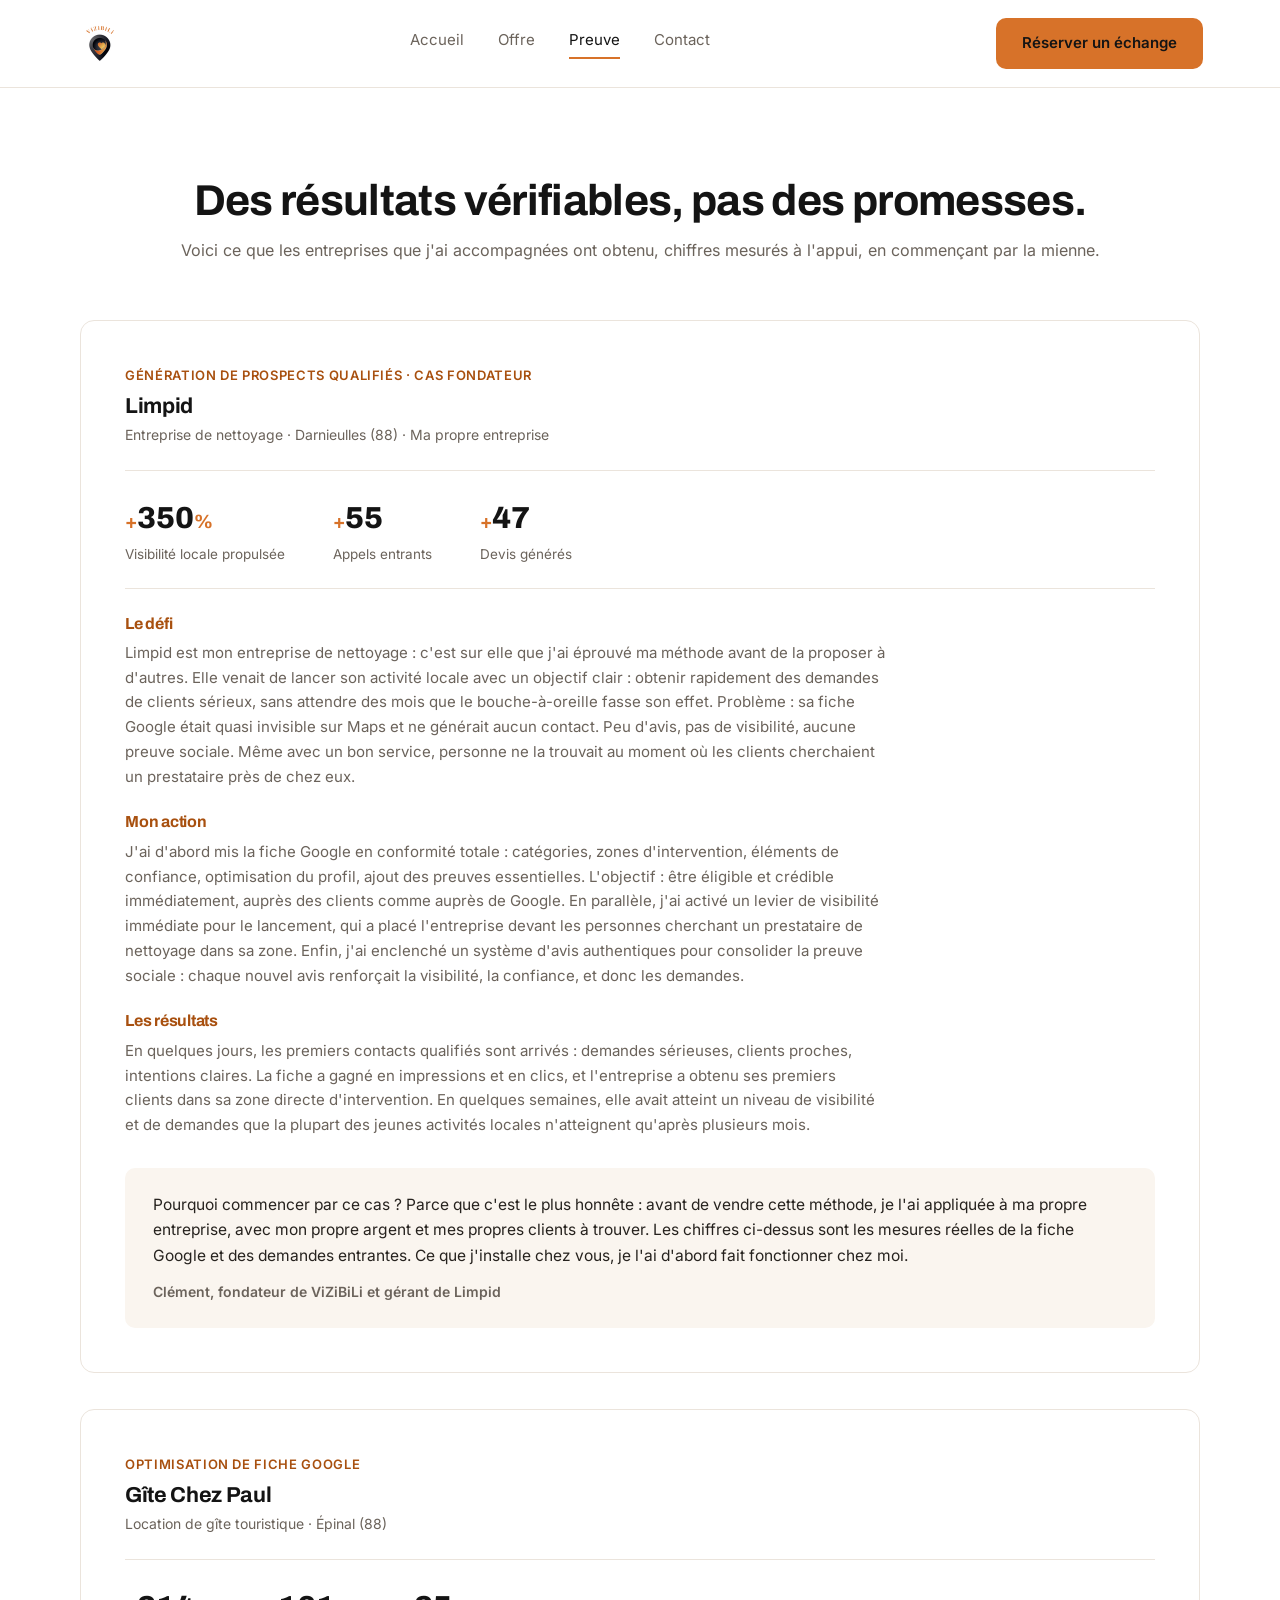
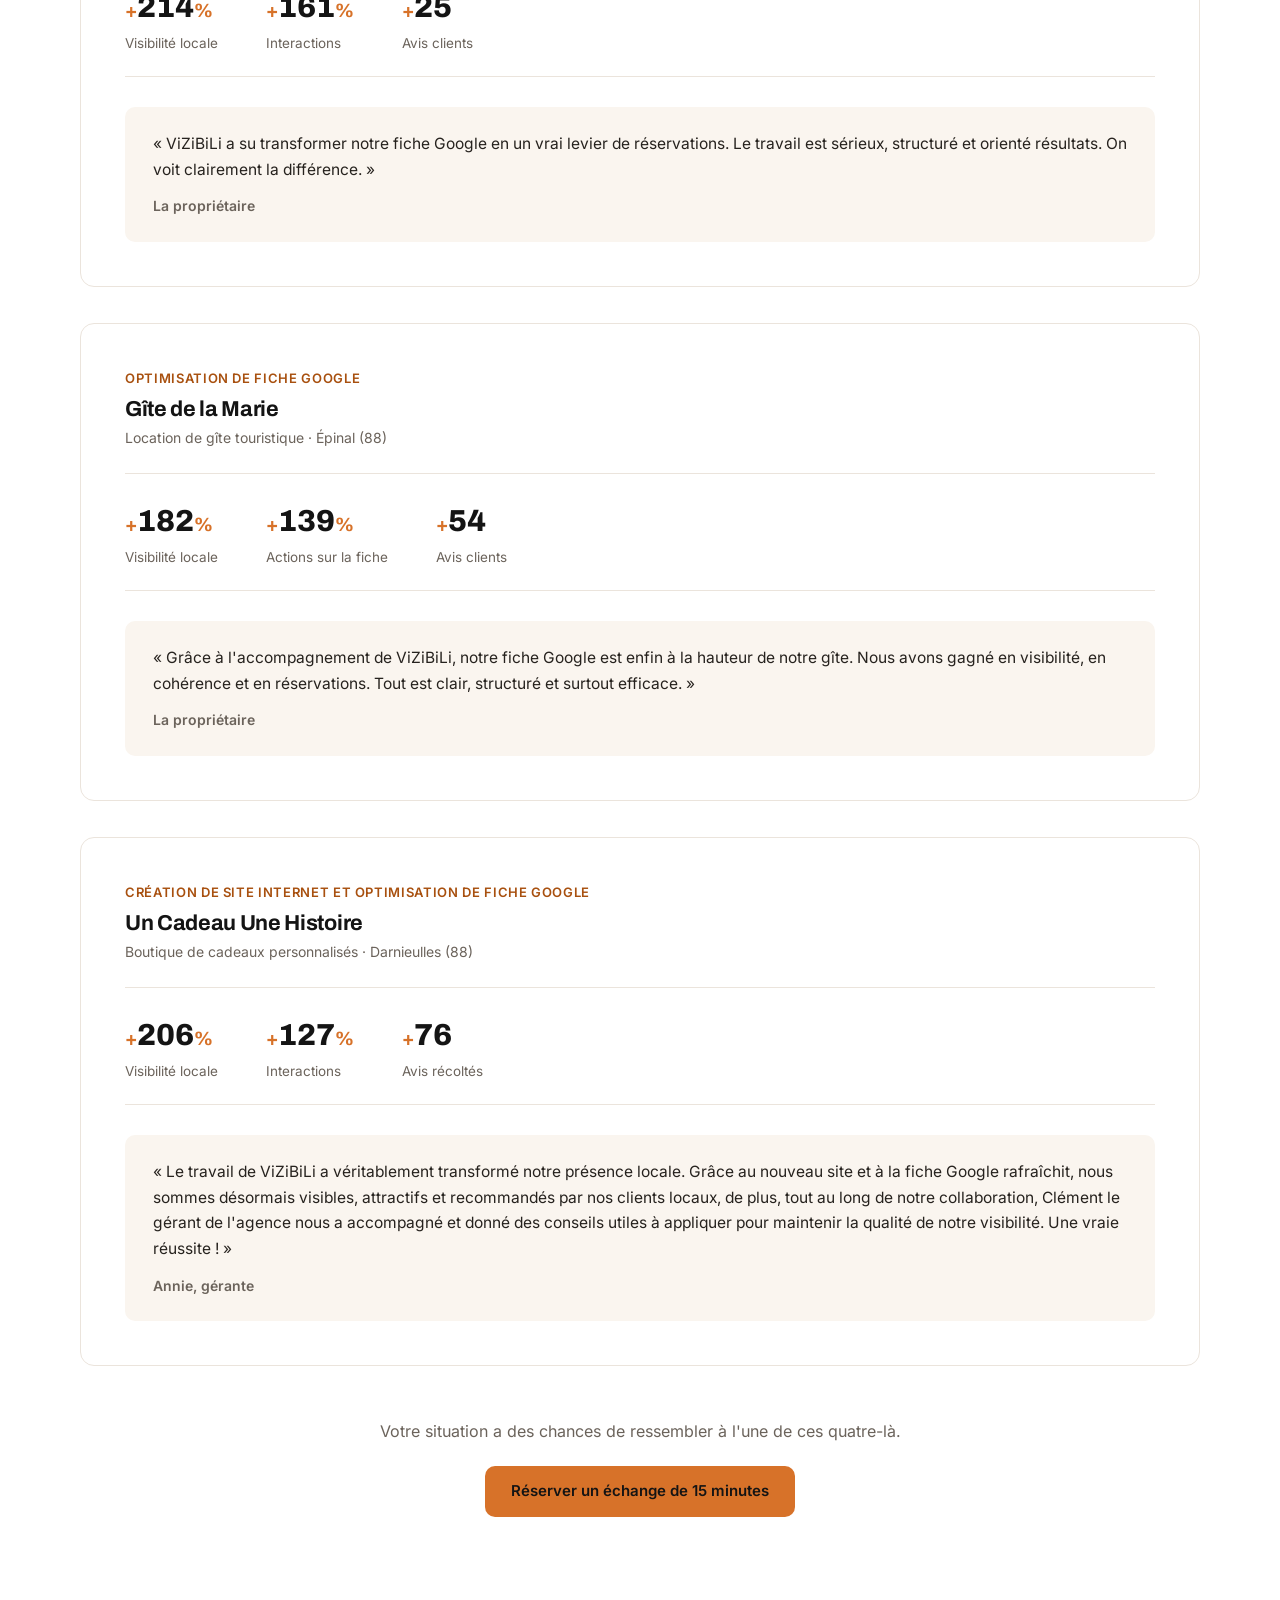
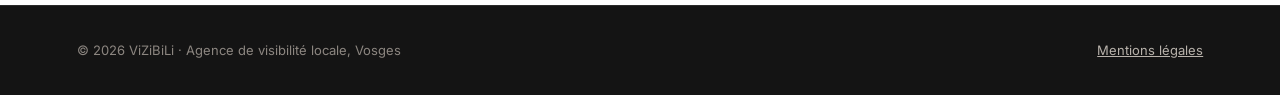
==== commit 464ae6bf: "Add files via upload" ====
--- a/cas-clients/index.html
+++ b/cas-clients/index.html
@@ -46,13 +46,13 @@
     <div class="contenu">
       <div style="text-align:center; margin-bottom:56px;">
         <h1 style="font-size:clamp(2rem,3.6vw,2.7rem); margin-bottom:12px;">Des résultats vérifiables, pas des promesses.</h1>
-        <p style="color:var(--texte-2);">Voici ce que mes clients ont obtenu, avec leurs chiffres, dans leurs mots.</p>
+        <p style="color:var(--texte-2);">Voici ce que les entreprises que j'ai accompagnées ont obtenu, chiffres mesurés à l'appui, en commençant par la mienne.</p>
       </div>
 
       <article class="cas">
-        <p class="secteur">Génération de prospects qualifiés</p>
+        <p class="secteur">Génération de prospects qualifiés · Cas fondateur</p>
         <h2>Limpid</h2>
-        <p class="lieu">Entreprise de nettoyage · Darnieulles (88)</p>
+        <p class="lieu">Entreprise de nettoyage · Darnieulles (88) · Ma propre entreprise</p>
         <div class="chiffres">
           <div><div class="c"><small>+</small>350<small>%</small></div><div class="l">Visibilité locale propulsée</div></div>
           <div><div class="c"><small>+</small>55</div><div class="l">Appels entrants</div></div>
@@ -60,15 +60,15 @@
         </div>
         <div class="recit">
           <h3>Le défi</h3>
-          <p>Limpid venait de lancer son activité locale avec un objectif clair : obtenir rapidement des demandes de clients sérieux, sans attendre des mois que le bouche-à-oreille fasse son effet. Problème : sa fiche Google était quasi invisible sur Maps et ne générait aucun contact. Peu d'avis, pas de visibilité, aucune preuve sociale. Même avec un bon service, personne ne la trouvait au moment où les clients cherchaient un prestataire près de chez eux.</p>
+          <p>Limpid est mon entreprise de nettoyage : c'est sur elle que j'ai éprouvé ma méthode avant de la proposer à d'autres. Elle venait de lancer son activité locale avec un objectif clair : obtenir rapidement des demandes de clients sérieux, sans attendre des mois que le bouche-à-oreille fasse son effet. Problème : sa fiche Google était quasi invisible sur Maps et ne générait aucun contact. Peu d'avis, pas de visibilité, aucune preuve sociale. Même avec un bon service, personne ne la trouvait au moment où les clients cherchaient un prestataire près de chez eux.</p>
           <h3>Mon action</h3>
           <p>J'ai d'abord mis la fiche Google en conformité totale : catégories, zones d'intervention, éléments de confiance, optimisation du profil, ajout des preuves essentielles. L'objectif : être éligible et crédible immédiatement, auprès des clients comme auprès de Google. En parallèle, j'ai activé un levier de visibilité immédiate pour le lancement, qui a placé l'entreprise devant les personnes cherchant un prestataire de nettoyage dans sa zone. Enfin, j'ai enclenché un système d'avis authentiques pour consolider la preuve sociale : chaque nouvel avis renforçait la visibilité, la confiance, et donc les demandes.</p>
           <h3>Les résultats</h3>
           <p>En quelques jours, les premiers contacts qualifiés sont arrivés : demandes sérieuses, clients proches, intentions claires. La fiche a gagné en impressions et en clics, et l'entreprise a obtenu ses premiers clients dans sa zone directe d'intervention. En quelques semaines, elle avait atteint un niveau de visibilité et de demandes que la plupart des jeunes activités locales n'atteignent qu'après plusieurs mois.</p>
         </div>
         <blockquote>
-          « Grâce à ViZiBiLi, notre activité a réellement décollé ! En quelques jours, nous avons commencé à recevoir des demandes qualifiées via Google aussi bien en appels qu'en message, alors que nous étions totalement invisibles auparavant, c'est juste incroyable d'efficacité ! Notre fiche est désormais complète, crédible, et nos clients nous recommandent naturellement. C'est un accompagnement très sérieux, clair et surtout immédiatement efficace, mille merci encore à l'équipe de ViZiBiLi pour le travail réalisé. »
-          <footer>Clément, gérant</footer>
+          Pourquoi commencer par ce cas ? Parce que c'est le plus honnête : avant de vendre cette méthode, je l'ai appliquée à ma propre entreprise, avec mon propre argent et mes propres clients à trouver. Les chiffres ci-dessus sont les mesures réelles de la fiche Google et des demandes entrantes. Ce que j'installe chez vous, je l'ai d'abord fait fonctionner chez moi.
+          <footer>Clément, fondateur de ViZiBiLi et gérant de Limpid</footer>
         </blockquote>
       </article>
 
@@ -82,7 +82,7 @@
           <div><div class="c"><small>+</small>25</div><div class="l">Avis clients</div></div>
         </div>
         <blockquote>
-          « ViZiBiLi a su transformer notre fiche Google en un vrai levier de réservations. Le travail est sérieux, structuré et orienté résultats. »
+          « ViZiBiLi a su transformer notre fiche Google en un vrai levier de réservations. Le travail est sérieux, structuré et orienté résultats. On voit clairement la différence. »
           <footer>La propriétaire</footer>
         </blockquote>
       </article>
@@ -97,7 +97,7 @@
           <div><div class="c"><small>+</small>54</div><div class="l">Avis clients</div></div>
         </div>
         <blockquote>
-          « Grâce à l'accompagnement de ViZiBiLi, notre fiche Google est enfin à la hauteur de notre gîte. Tout est clair, structuré et surtout efficace. »
+          « Grâce à l'accompagnement de ViZiBiLi, notre fiche Google est enfin à la hauteur de notre gîte. Nous avons gagné en visibilité, en cohérence et en réservations. Tout est clair, structuré et surtout efficace. »
           <footer>La propriétaire</footer>
         </blockquote>
       </article>
@@ -112,7 +112,7 @@
           <div><div class="c"><small>+</small>76</div><div class="l">Avis récoltés</div></div>
         </div>
         <blockquote>
-          « Le travail de ViZiBiLi a véritablement transformé notre présence locale. Nous sommes désormais visibles, attractifs et recommandés par nos clients locaux. »
+          « Le travail de ViZiBiLi a véritablement transformé notre présence locale. Grâce au nouveau site et à la fiche Google rafraîchit, nous sommes désormais visibles, attractifs et recommandés par nos clients locaux, de plus, tout au long de notre collaboration, Clément le gérant de l'agence nous a accompagné et donné des conseils utiles à appliquer pour maintenir la qualité de notre visibilité. Une vraie réussite ! »
           <footer>Annie, gérante</footer>
         </blockquote>
       </article>
